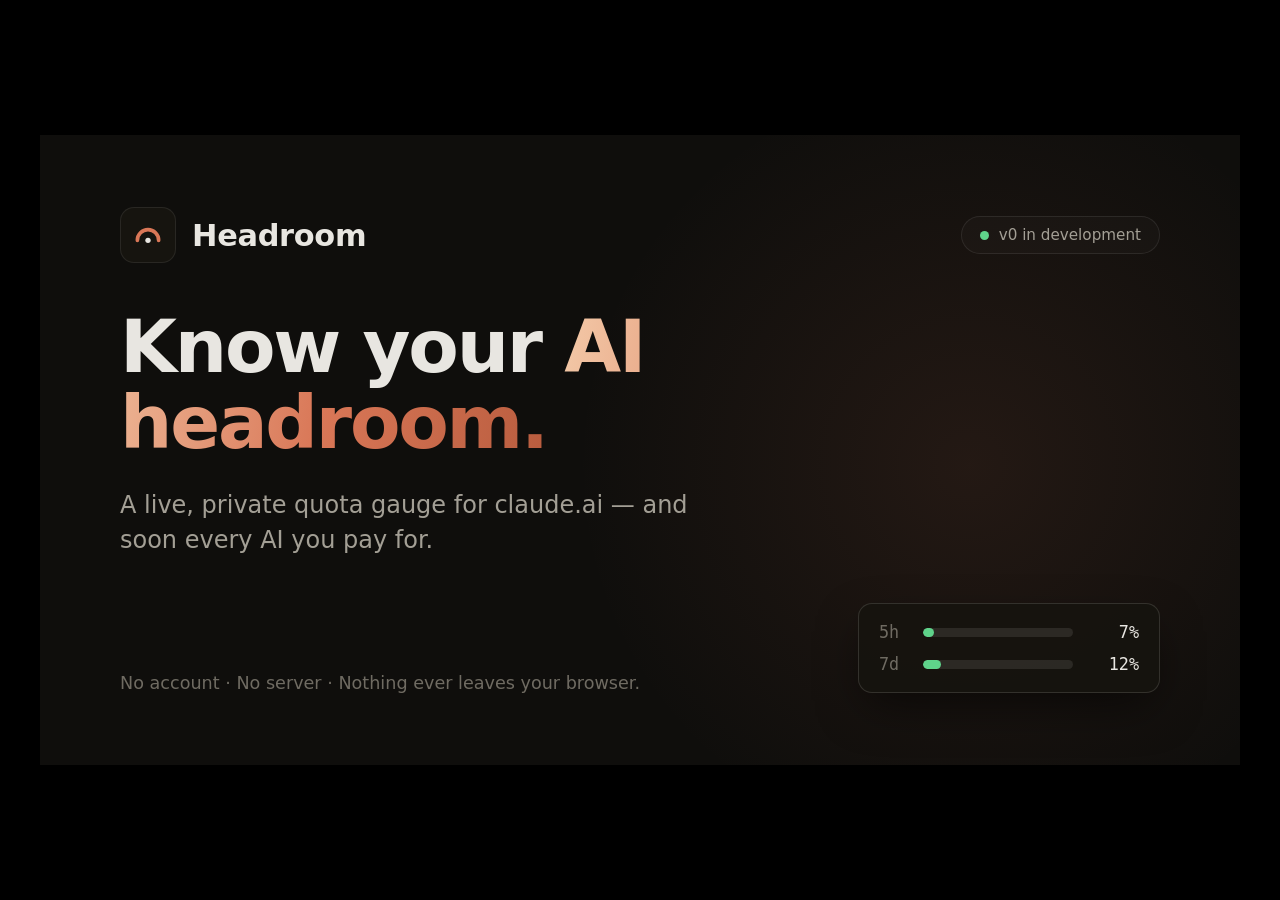
==== site/og-template.html @ 0d29effb "updated the meta tags" ====
<!DOCTYPE html>
<html lang="en">
<head>
  <meta charset="UTF-8" />
  <title>Headroom — OG image template (1200×630)</title>
  <!--
    Export target: site/og.png (1200×630).
    This file is a STILL frame for social cards — not part of the live site.
    Render at exactly 1200×630 and screenshot the .og element.
      • Chrome DevTools: device toolbar → responsive → 1200×630 → capture node screenshot
      • or any html-to-image tool pointed at .og
    Fonts/colors are copied verbatim from style.css so the card matches the page.
  -->
  <style>
    :root {
      --bg: #0f0e0c;
      --surface: #16140f;
      --surface-2: #1c1914;
      --border: rgba(232, 230, 225, 0.09);
      --text: #e8e6e1;
      --muted: #a39f95;
      --faint: #6f6b62;
      --accent: #d97757;
      --accent-soft: rgba(217, 119, 87, 0.14);
      --green: #5fd38a;
      --font: ui-sans-serif, system-ui, -apple-system, "Segoe UI", Roboto, Helvetica, Arial, sans-serif;
      --mono: ui-monospace, "Cascadia Code", "SF Mono", Consolas, monospace;
    }

    * { margin: 0; padding: 0; box-sizing: border-box; }

    body {
      background: #000;
      display: grid;
      place-items: center;
      min-height: 100vh;
      font-family: var(--font);
    }

    /* The exact 1200×630 card. Screenshot THIS node. */
    .og {
      position: relative;
      width: 1200px;
      height: 630px;
      background: var(--bg);
      color: var(--text);
      overflow: hidden;
      display: flex;
      flex-direction: column;
      justify-content: space-between;
      padding: 72px 80px;
      -webkit-font-smoothing: antialiased;
    }

    /* warm radial glow, same recipe as the site's .glow */
    .og::before {
      content: "";
      position: absolute;
      width: 900px; height: 900px;
      border-radius: 50%;
      background: radial-gradient(circle, rgba(217, 119, 87, 0.10) 0%, transparent 62%);
      top: -120px; right: -180px;
      pointer-events: none;
    }

    .og > * { position: relative; z-index: 1; }

    /* ---- top: brand row ---- */
    .brand {
      display: flex;
      align-items: center;
      gap: 16px;
    }
    .brand-mark {
      width: 56px; height: 56px;
      border-radius: 14px;
      background: var(--surface);
      border: 1px solid var(--border);
      display: grid;
      place-items: center;
    }
    .brand-name {
      font-size: 1.9rem;
      font-weight: 650;
      letter-spacing: -0.01em;
    }
    .eyebrow {
      margin-left: auto;
      font-size: 0.95rem;
      color: var(--muted);
      border: 1px solid var(--border);
      border-radius: 99px;
      padding: 9px 18px;
      display: inline-flex;
      align-items: center;
      gap: 10px;
      background: rgba(255, 255, 255, 0.02);
    }
    .dot {
      width: 9px; height: 9px;
      border-radius: 50%;
      background: var(--green);
    }

    /* ---- middle: headline ---- */
    .headline { max-width: 760px; }
    h1 {
      font-size: 4.6rem;
      line-height: 1.04;
      letter-spacing: -0.03em;
      font-weight: 700;
    }
    .grad {
      background: linear-gradient(100deg, #f3c9a8 0%, var(--accent) 55%, #b85c3e 100%);
      -webkit-background-clip: text;
      background-clip: text;
      color: transparent;
    }
    .lede {
      margin-top: 26px;
      font-size: 1.5rem;
      line-height: 1.45;
      color: var(--muted);
      max-width: 620px;
    }

    /* ---- bottom: meta + mini badge ---- */
    .foot {
      display: flex;
      align-items: flex-end;
      justify-content: space-between;
      gap: 40px;
    }
    .foot-note {
      font-size: 1.1rem;
      color: var(--faint);
    }

    /* mini badge — echoes the hero pill */
    .pill {
      background: rgba(22, 20, 15, 0.92);
      border: 1px solid rgba(232, 230, 225, 0.14);
      border-radius: 14px;
      padding: 18px 20px;
      display: flex;
      flex-direction: column;
      gap: 12px;
      box-shadow: 0 18px 48px -10px rgba(0, 0, 0, 0.6);
    }
    .pill-row {
      display: grid;
      grid-template-columns: 30px 150px 52px;
      align-items: center;
      gap: 14px;
      font-family: var(--mono);
      font-size: 1.05rem;
    }
    .pill-label { color: var(--faint); }
    .bar {
      height: 9px;
      border-radius: 5px;
      background: rgba(232, 230, 225, 0.1);
      overflow: hidden;
    }
    .fill { display: block; height: 100%; border-radius: 5px; }
    .fill.g { width: 7%; background: var(--green); }
    .fill.a { width: 12%; background: var(--green); }
    .pct { color: var(--text); text-align: right; }
  </style>
</head>
<body>
  <div class="og">
    <!-- top -->
    <div class="brand">
      <span class="brand-mark">
        <svg width="34" height="34" viewBox="0 0 32 32" aria-hidden="true">
          <path d="M6 21 A10 10 0 0 1 26 21" fill="none" stroke="#d97757" stroke-width="3.5" stroke-linecap="round"/>
          <circle cx="16" cy="21" r="2.5" fill="#e8e6e1"/>
        </svg>
      </span>
      <span class="brand-name">Headroom</span>
      <span class="eyebrow"><span class="dot"></span> v0 in development</span>
    </div>

    <!-- middle -->
    <div class="headline">
      <h1>Know your <span class="grad">AI headroom.</span></h1>
      <p class="lede">A live, private quota gauge for claude.ai — and soon every AI you pay for.</p>
    </div>

    <!-- bottom -->
    <div class="foot">
      <p class="foot-note">No account · No server · Nothing ever leaves your browser.</p>
      <div class="pill">
        <div class="pill-row">
          <span class="pill-label">5h</span>
          <span class="bar"><span class="fill g"></span></span>
          <span class="pct">7%</span>
        </div>
        <div class="pill-row">
          <span class="pill-label">7d</span>
          <span class="bar"><span class="fill a"></span></span>
          <span class="pct">12%</span>
        </div>
      </div>
    </div>
  </div>
</body>
</html>
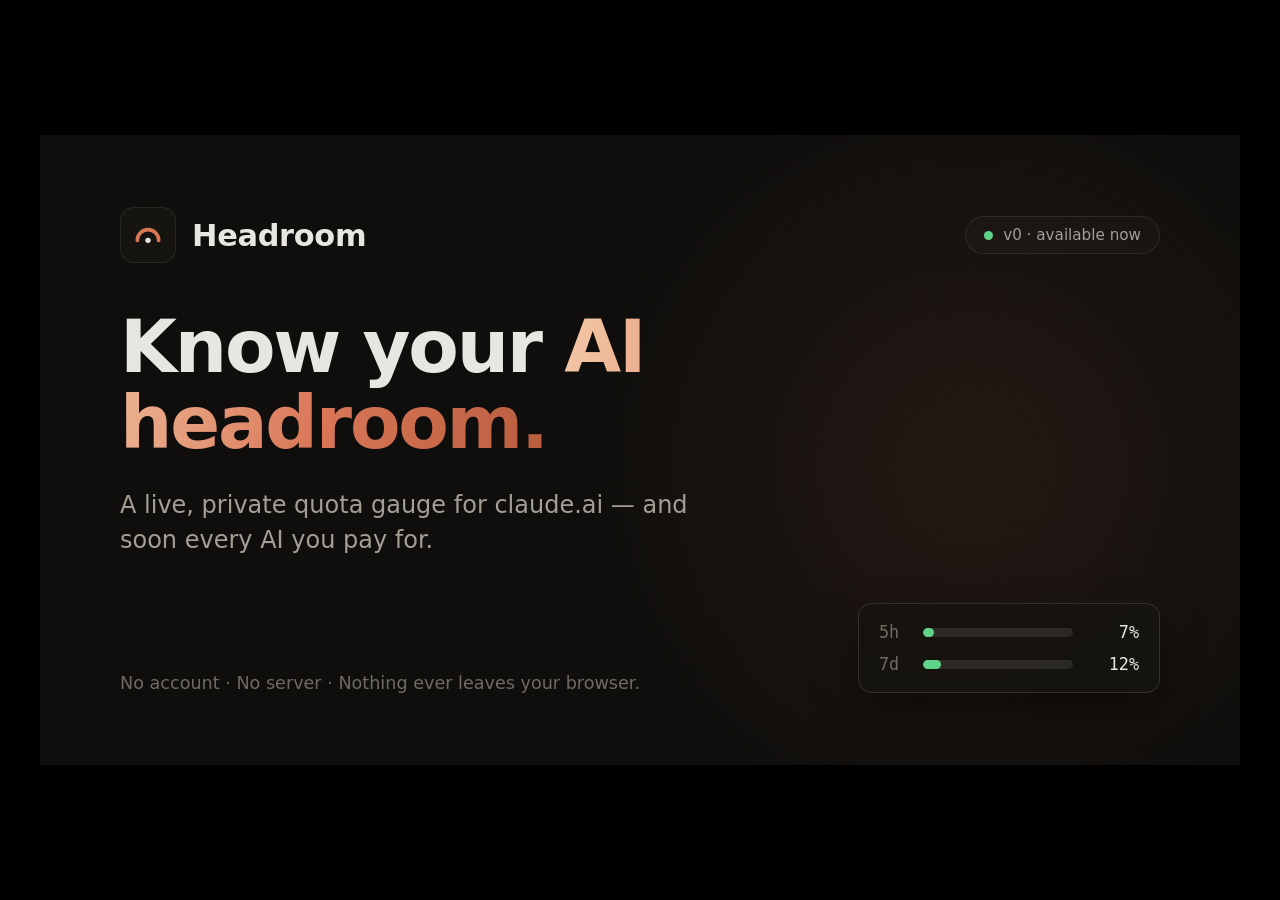
==== commit 48c1cea6: "updated the site for v.0.1.0 release" ====
--- a/site/og-template.html
+++ b/site/og-template.html
@@ -179,7 +179,7 @@
         </svg>
       </span>
       <span class="brand-name">Headroom</span>
-      <span class="eyebrow"><span class="dot"></span> v0 in development</span>
+      <span class="eyebrow"><span class="dot"></span> v0 · available now</span>
     </div>
 
     <!-- middle -->
